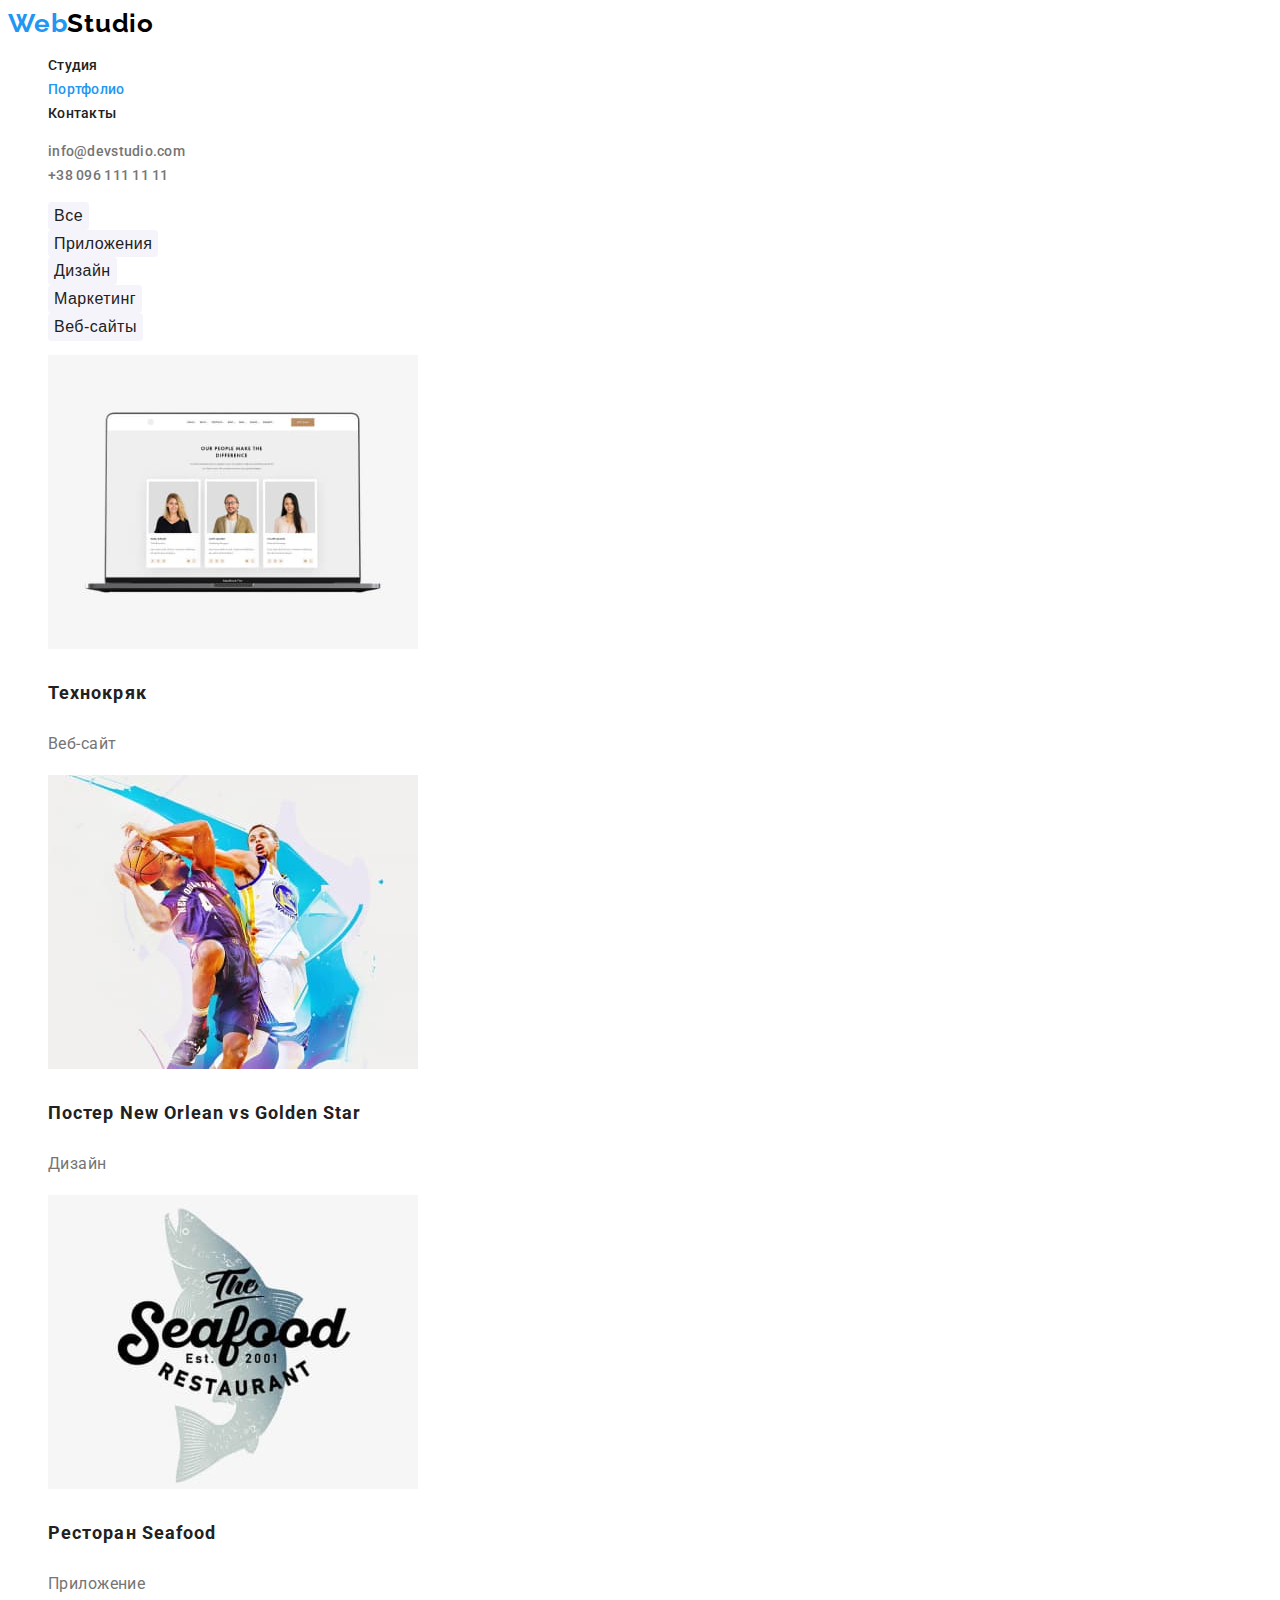
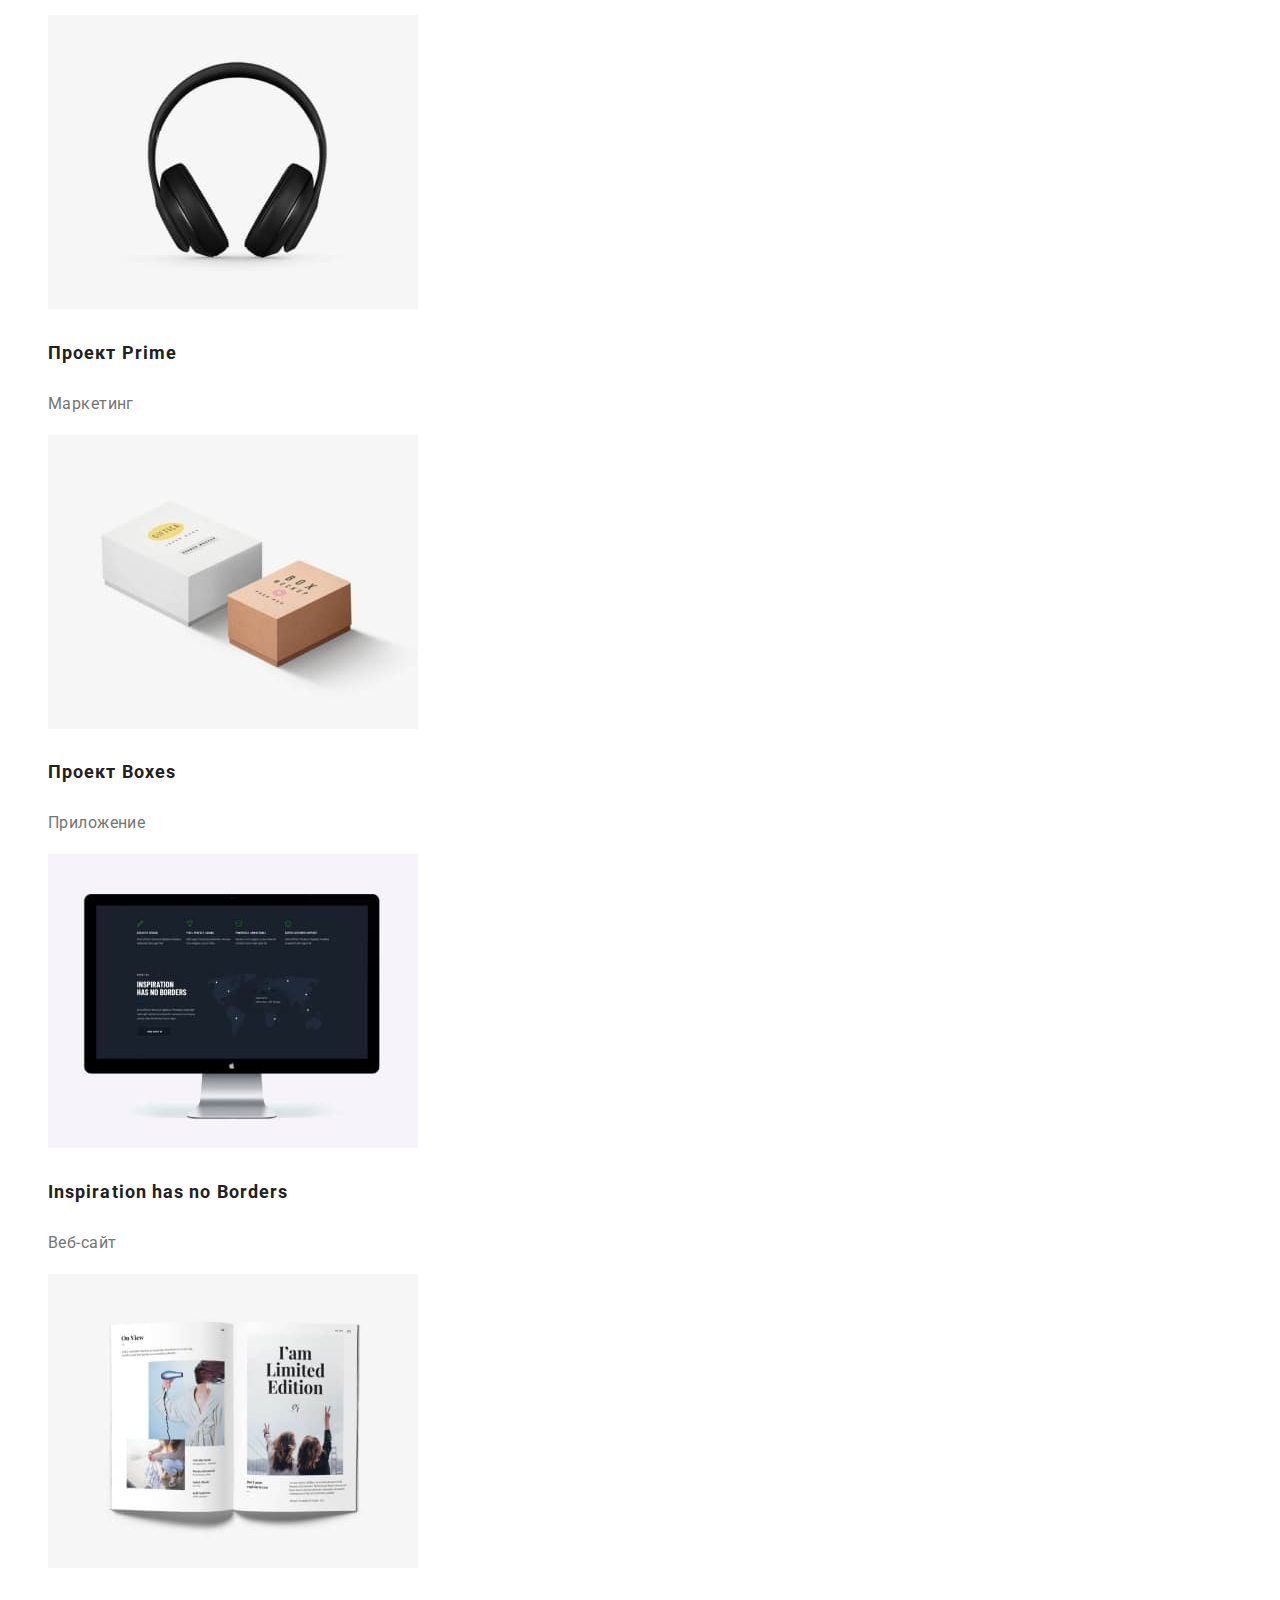
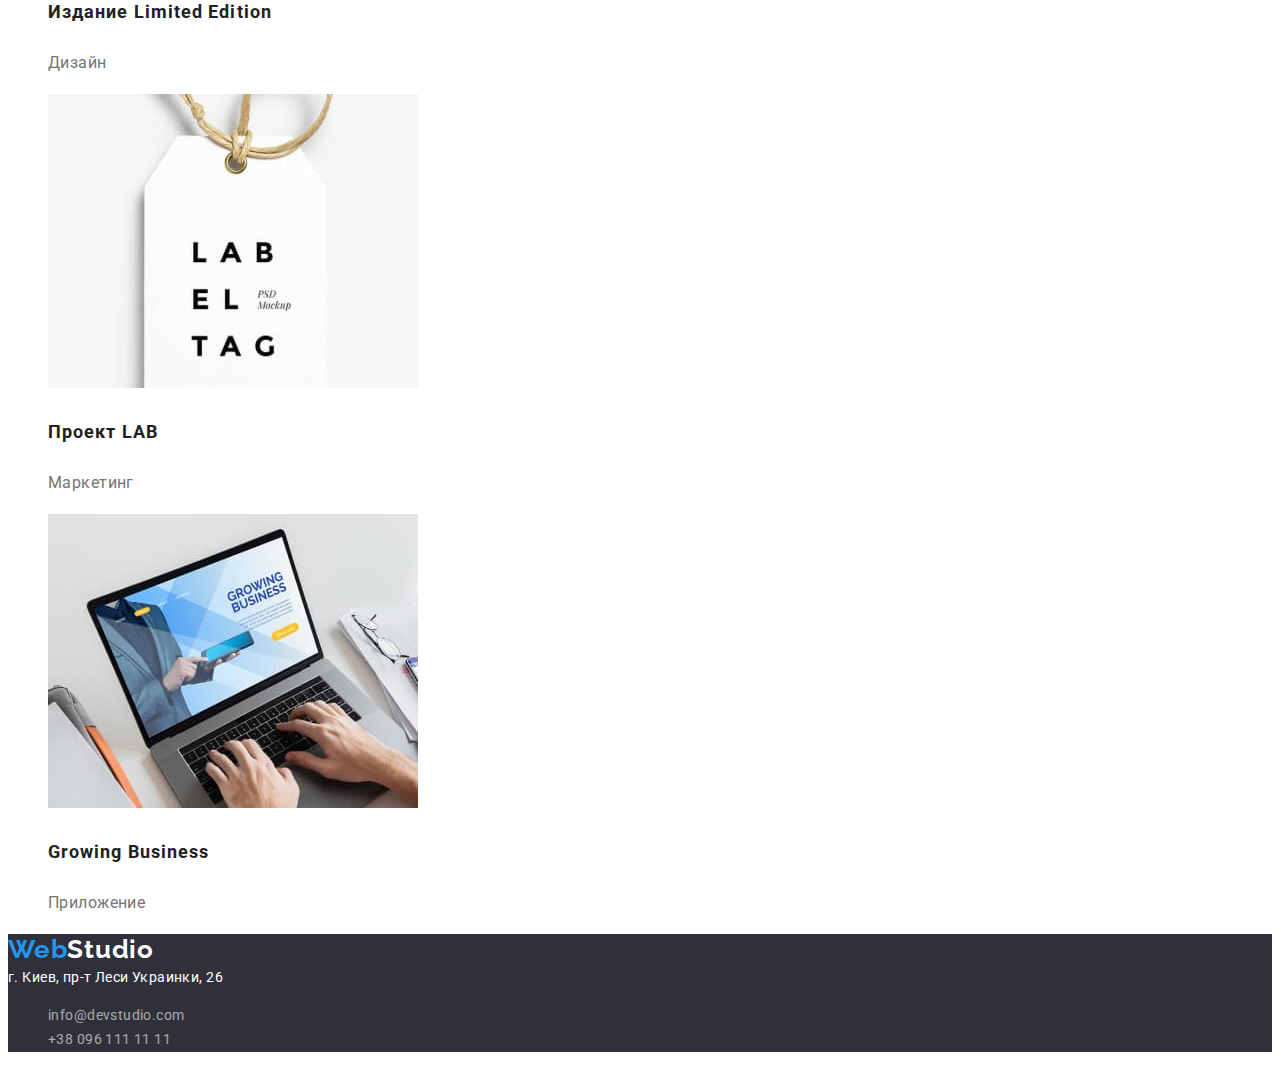
==== portfolio.html @ 4ccbf98a "добавлены файлы" ====
<!DOCTYPE html>
<html lang="ru">

<head>
  <meta charset="UTF-8">
  <meta http-equiv="X-UA-Compatible" content="IE=edge">
  <meta name="viewport" content="width=device-width, initial-scale=1.0">
  <link rel="preconnect" href="https://fonts.gstatic.com">
  <link rel="preconnect" href="https://fonts.gstatic.com">
  <link href="https://fonts.googleapis.com/css2?family=Raleway:wght@700&family=Roboto:wght@400;500;700;900&display=swap"
    rel="stylesheet">
  <link rel="stylesheet" href="https://cdnjs.cloudflare.com/ajax/libs/modern-normalize/1.0.0/modern-normalize.min.css"
    integrity="sha512-ISS7cAi1PEhQ8jnbJpJZMd29NlhNj4AWYyLOSp2CE/CsHxTCu+r+t0D2yoJudVrd0/8fTVPUVDzY5Tvli75u/g=="
    crossorigin="anonymous" />
  <title>Portfolio</title>
  <link rel="stylesheet" href="./css/styles.css">
</head>

<body>
  <header>
    <nav>
      <a class="logo" href="./index.html"><span class="logo-header">Web</span>Studio</a>
      <ul class="site-nav list">
        <li><a class="link" href="./index.html">Студия</a></li>
        <li><a class="link current" href="./portfolio.html">Портфолио</a></li>
        <li><a class="link" href="">Контакты</a></li>
      </ul>
    </nav>
    <ul class="auth-nav list">
      <li><a class="link" href="mailto:info@devstudio.com">info@devstudio.com</a></li>
      <li><a class="link" href="tel:+380961111111">+38 096 111 11 11</a></li>
    </ul>
  </header>

  <main>
    <h1 class="visually-hidden">Портфолио</h1>
    <!-- фильтр -->
    <section>
      <h2 class="section-title visually-hidden">Фильтр</h2>
      <ul class="list">
        <li><button class="button-portfolio" type="button">Все</button></li>
        <li><button class="button-portfolio" type="button">Приложения</button></li>
        <li><button class="button-portfolio" type="button">Дизайн</button></li>
        <li><button class="button-portfolio" type="button">Маркетинг</button></li>
        <li><button class="button-portfolio" type="button">Веб-сайты</button></li>
      </ul>
      <h2 class="section-title visually-hidden">Галерея проектов</h2>
      <ul class="list">
        <li>
          <a class="link" href="">
            <img src="./images/img2-1.jpg" alt="Веб-сайт" width="370">
            <h3 class="title-card">Технокряк</h3>
            <p class="text-card">Веб-сайт</p>
          </a>
        </li>
        <li>
          <a class="link" href="">
            <img src="./images/img2-2.jpg" alt="Дизайн" width="370">
            <h3 class="title-card">Постер New Orlean vs Golden Star</h3>
            <p class="text-card">Дизайн</p>
          </a>
        </li>
        <li>
          <a class="link" href="">
            <img src="./images/img2-3.jpg" alt="Морепродукты" width="370">
            <h3 class="title-card">Ресторан Seafood</h3>
            <p class="text-card">Приложение</p>
          </a>
        </li>
        <li>
          <a class="link" href="">
            <img src="./images/img2-4.jpg" alt="Наушники" width="370">
            <h3 class="title-card">Проект Prime</h3>
            <p class="text-card">Маркетинг</p>
          </a>
        </li>
        <li>
          <a class="link" href="">
            <img src="./images/img2-5.jpg" alt="Коробки" width="370">
            <h3 class="title-card">Проект Boxes</h3>
            <p class="text-card">Приложение</p>
          </a>
        </li>
        <li>
          <a class="link" href="">
            <img src="./images/img2-6.jpg" alt="Веб-сайт" width="370">
            <h3 class="title-card" lang="en">Inspiration has no Borders</h3>
            <p class="text-card">Веб-сайт</p>
          </a>
        </li>
        <li>
          <a class="link" href="">
            <img src="./images/img2-7.jpg" alt="Дизайн" width="370">
            <h3 class="title-card">Издание Limited Edition</h3>
            <p class="text-card">Дизайн</p>
          </a>
        </li>
        <li>
          <a class="link" href="">
            <img src="./images/img2-8.jpg" alt="Реклама" width="370">
            <h3 class="title-card">Проект LAB</h3>
            <p class="text-card">Маркетинг</p>
          </a>
        </li>
        <li>
          <a class="link" href="">
            <img src="./images/img2-9.jpg" alt="Приложение" width="370">
            <h3 class="title-card" lang="en">Growing Business</h3>
            <p class="text-card">Приложение</p>
          </a>
        </li>
      </ul>
    </section>
  </main>

  <!-- Подвал -->
  <footer>
    <div class="conteiner">
      <a class="logo" href="./index.html"><span class="logo-header">Web</span><span
          class="logo-footer">Studio</span></a>
      <address class="contacts">г. Киев, пр-т Леси Украинки, 26
        <ul class="auth-nav list">
          <li><a class="link" href="mailto:info@devstudio.com">info@devstudio.com</a></li>
          <li><a class="link" href="tel:+380961111111">+38 096 111 11 11</a></li>
        </ul>
      </address>
    </div>
  </footer>
</body>

</html>
---- css/styles.css ----
:root {
  --main-color: #ffffff;
  --conteiner-bg-color: #2f303a;
  --secondary-background-color: #f5f4fa;
  --accent-color: #2196f3;
  --main-text-color: #757575;
  --title-color: #212121;
  --logo-color: #000000;
  --button-bg-color: #188ce8;
}

body {
  /* font-family: 'Raleway', sans-serif; */
  font-family: 'Roboto', sans-serif;
  font-style: normal;
  font-weight: normal;
  font-size: 14px;
  line-height: 1.71;
  color: var(--main-text-color);
  letter-spacing: 0.03em;
  background-color: var(--main-color);
}
/* скрытие текста */
.visually-hidden {
  position: absolute !important;
  clip: rect(1px 1px 1px 1px);
  clip: rect(1px, 1px, 1px, 1px);
  padding: 0 !important;
  border: 0 !important;
  height: 1px !important;
  width: 1px !important;
  overflow: hidden;
}

.list {
  list-style: none;
}

.link {
  text-decoration: none;
  color: var(--main-text-color);
}
/* логотип */

.logo {
  text-decoration: none;
  font-family: Raleway, sans-serif;
  font-weight: 700;
  font-size: 26px;
  line-height: 1.19;
  letter-spacing: 0.03em;
  color: var(--logo-color);
}

.logo-header {
  color: var(--accent-color);
}

/* навигация сайта */

.site-nav .link {
  text-decoration: none;
  color: var(--title-color);
  font-weight: 500;
  font-size: 14px;
  line-height: 1.14;
  letter-spacing: 0.02em;
}
.auth-nav .link {
  font-weight: 500;
  font-size: 14px;
  line-height: 1.14;
  letter-spacing: 0.02em;
  color: var(--main-text-color);
}

.link.current {
  color: var(--accent-color);
}

.site-nav .link:hover,
.site-nav .link:focus,
.auth-nav .link:hover,
.auth-nav .link:focus {
  color: var(--accent-color);
}

/* баннер Герой */

.hero-title {
  font-family: Roboto, sans-serif;
  font-weight: 900;
  font-size: 44px;
  line-height: 1.36;
  text-align: center;
  letter-spacing: 0.06em;
  text-transform: uppercase;
  color: var(--main-color);
}

.conteiner {
  background-color: var(--conteiner-bg-color);
}

.button {
  font-weight: 700;
  font-size: 16px;
  line-height: 1.88;
  align-items: center;
  text-align: center;
  letter-spacing: 0.06em;
  color: var(--main-color);
  background-color: var(--accent-color);
  box-shadow: 0px 4px 4px rgba(0, 0, 0, 0.15);
  border-radius: 4px;
  cursor: pointer;
}

.button:hover,
.bottom:focus {
  background-color: var(--button-bg-color);
}

/* Особенности студии */
.section-title {
  font-weight: 700;
  font-size: 36px;
  line-height: 1.17;
  text-align: center;
  color: var(--title-color);
}

.list-item {
  font-weight: 700;
  font-size: 14px;
  line-height: 1.14;
  text-transform: uppercase;
  color: var(--title-color);
}
/* Наша команда */
.tiam {
  font-weight: 500;
  font-size: 16px;
  line-height: 1.19;
  text-transform: none;
}

.container-tiam {
  background-color: var(--secondary-background-color);
}
.profession {
  font-size: 16px;
  line-height: 1.19;
  color: var(--main-text-color);
}

.logo-footer {
  color: var(--main-color);
}

.contacts {
  font-style: normal;
  color: var(--main-color);
}

.contacts .link {
  font-family: Roboto;
  font-style: normal;
  font-weight: 400;
  font-size: 14px;
  line-height: 1.71;
  letter-spacing: 0.03em;
  color: rgba(255, 255, 255, 0.6);
}
/*------------ portfolio page------------- */

.button-portfolio {
  font-weight: 500;
  font-size: 16px;
  line-height: 1.62;
  text-align: center;
  letter-spacing: 0.03em;
  color: var(--title-color);
  border: none;
  cursor: pointer;
  background-color: var(--secondary-background-color);
  border-radius: 4px;
}

.button-portfolio.current,
.button-portfolio:hover,
.button-portfolio:focus {
  background-color: var(--accent-color);
  color: var(--main-color);
}

.link .title-card {
  font-weight: 700;
  font-size: 18px;
  line-height: 2;
  letter-spacing: 0.06em;
  color: var(--title-color);
  text-transform: none;
}
.text-card {
  font-size: 16px;
  line-height: 1.87;
  color: var(--main-text-color);
}
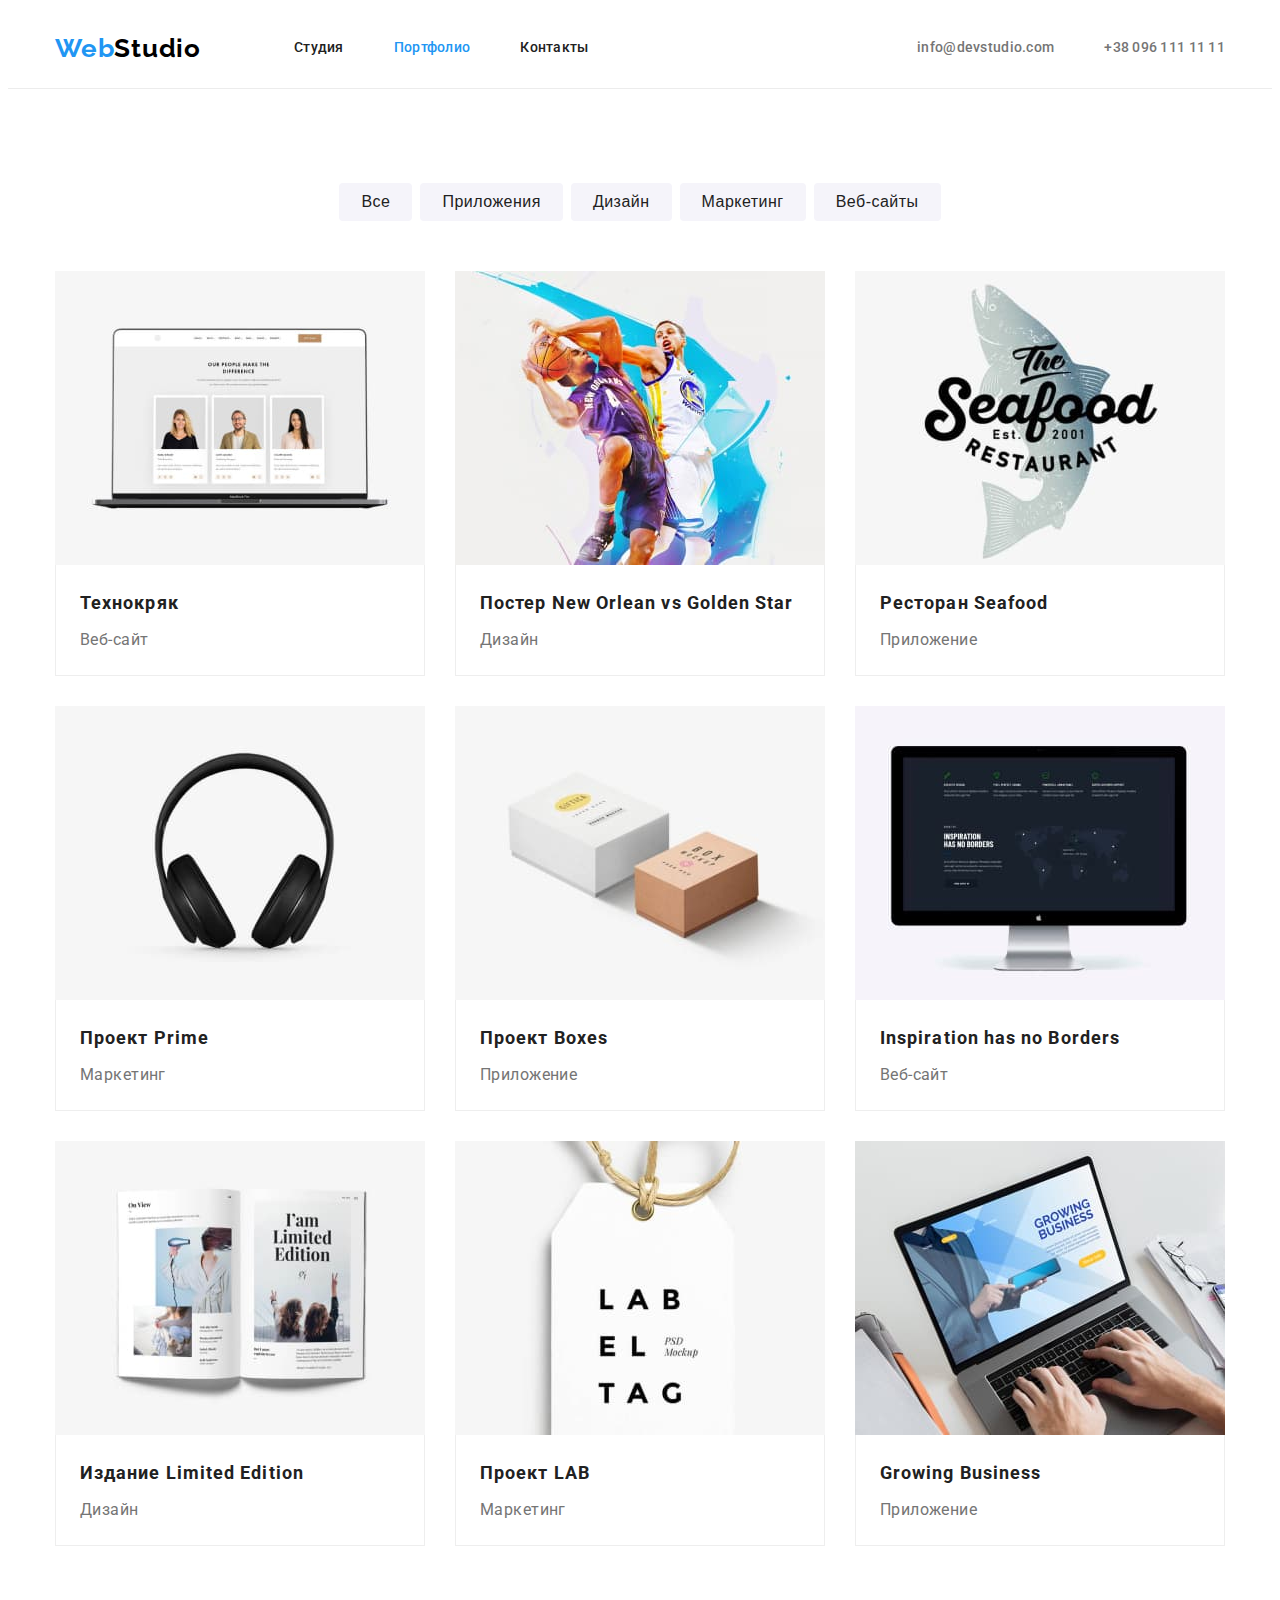
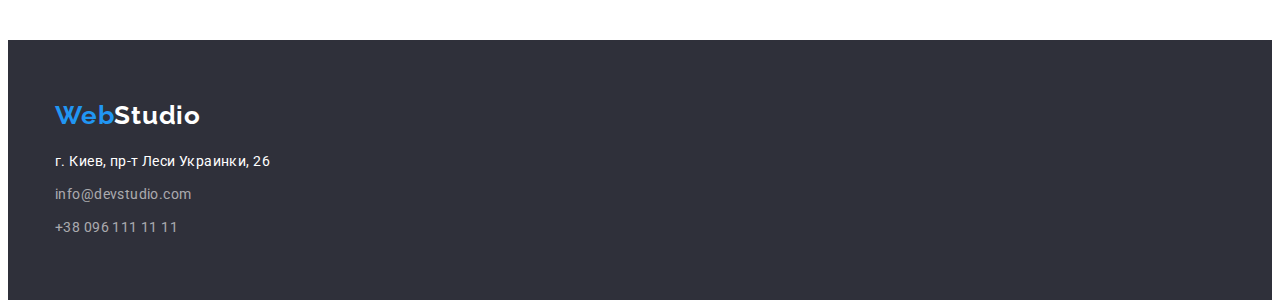
==== commit 9a35a7ad: "страница портфолио" ====
--- a/portfolio.html
+++ b/portfolio.html
@@ -18,111 +18,168 @@
 
 <body>
   <header>
-    <nav>
-      <a class="logo" href="./index.html"><span class="logo-header">Web</span>Studio</a>
-      <ul class="site-nav list">
-        <li><a class="link" href="./index.html">Студия</a></li>
-        <li><a class="link current" href="./portfolio.html">Портфолио</a></li>
-        <li><a class="link" href="">Контакты</a></li>
-      </ul>
+    <nav class="page-header">
+      <div class="container main-nav">
+        <a class="logo" href="./index.html"><span class="logo-header">Web</span>Studio</a>
+
+        <ul class="site-nav list">
+          <li class="item"><a class="link" href="./index.html">Студия</a></li>
+          <li class="item"><a class="link  current" href="./portfolio.html">Портфолио</a></li>
+          <li class="item"><a class="link" href="">Контакты</a></li>
+        </ul>
+
+        <ul class="auth-nav list">
+          <li class="item"><a class="link" href="mailto:info@devstudio.com">info@devstudio.com</a></li>
+          <li class="item"><a class="link" href="tel:+380961111111">+38 096 111 11 11</a></li>
+        </ul>
+      </div>
     </nav>
-    <ul class="auth-nav list">
-      <li><a class="link" href="mailto:info@devstudio.com">info@devstudio.com</a></li>
-      <li><a class="link" href="tel:+380961111111">+38 096 111 11 11</a></li>
-    </ul>
   </header>
 
   <main>
     <h1 class="visually-hidden">Портфолио</h1>
     <!-- фильтр -->
-    <section>
-      <h2 class="section-title visually-hidden">Фильтр</h2>
-      <ul class="list">
-        <li><button class="button-portfolio" type="button">Все</button></li>
-        <li><button class="button-portfolio" type="button">Приложения</button></li>
-        <li><button class="button-portfolio" type="button">Дизайн</button></li>
-        <li><button class="button-portfolio" type="button">Маркетинг</button></li>
-        <li><button class="button-portfolio" type="button">Веб-сайты</button></li>
-      </ul>
-      <h2 class="section-title visually-hidden">Галерея проектов</h2>
-      <ul class="list">
-        <li>
-          <a class="link" href="">
-            <img src="./images/img2-1.jpg" alt="Веб-сайт" width="370">
-            <h3 class="title-card">Технокряк</h3>
-            <p class="text-card">Веб-сайт</p>
-          </a>
-        </li>
-        <li>
-          <a class="link" href="">
-            <img src="./images/img2-2.jpg" alt="Дизайн" width="370">
-            <h3 class="title-card">Постер New Orlean vs Golden Star</h3>
-            <p class="text-card">Дизайн</p>
-          </a>
-        </li>
-        <li>
-          <a class="link" href="">
-            <img src="./images/img2-3.jpg" alt="Морепродукты" width="370">
-            <h3 class="title-card">Ресторан Seafood</h3>
-            <p class="text-card">Приложение</p>
-          </a>
-        </li>
-        <li>
-          <a class="link" href="">
-            <img src="./images/img2-4.jpg" alt="Наушники" width="370">
-            <h3 class="title-card">Проект Prime</h3>
-            <p class="text-card">Маркетинг</p>
-          </a>
-        </li>
-        <li>
-          <a class="link" href="">
-            <img src="./images/img2-5.jpg" alt="Коробки" width="370">
-            <h3 class="title-card">Проект Boxes</h3>
-            <p class="text-card">Приложение</p>
-          </a>
-        </li>
-        <li>
-          <a class="link" href="">
-            <img src="./images/img2-6.jpg" alt="Веб-сайт" width="370">
-            <h3 class="title-card" lang="en">Inspiration has no Borders</h3>
-            <p class="text-card">Веб-сайт</p>
-          </a>
-        </li>
-        <li>
-          <a class="link" href="">
-            <img src="./images/img2-7.jpg" alt="Дизайн" width="370">
-            <h3 class="title-card">Издание Limited Edition</h3>
-            <p class="text-card">Дизайн</p>
-          </a>
-        </li>
-        <li>
-          <a class="link" href="">
-            <img src="./images/img2-8.jpg" alt="Реклама" width="370">
-            <h3 class="title-card">Проект LAB</h3>
-            <p class="text-card">Маркетинг</p>
-          </a>
-        </li>
-        <li>
-          <a class="link" href="">
-            <img src="./images/img2-9.jpg" alt="Приложение" width="370">
-            <h3 class="title-card" lang="en">Growing Business</h3>
-            <p class="text-card">Приложение</p>
-          </a>
-        </li>
-      </ul>
+    <section class="section">
+      <div class="container">
+
+        <h2 class="section-title visually-hidden">Фильтр</h2>
+        <div class="btn">
+          <ul class="list">
+            <li class="item"><button class="button-portfolio" type="button">Все</button></li>
+            <li class="item"><button class="button-portfolio" type="button">Приложения</button></li>
+            <li class="item"><button class="button-portfolio" type="button">Дизайн</button></li>
+            <li class="item"><button class="button-portfolio" type="button">Маркетинг</button></li>
+            <li class="item"><button class="button-portfolio" type="button">Веб-сайты</button></li>
+          </ul>
+        </div>
+
+        <h2 class="section-title visually-hidden">Галерея проектов</h2>
+
+        <ul class="list card-set">
+          <li class="item-card-set">
+            <a class="link" href="">
+              <div class="link-img">
+                <img src="./images/img2-1.jpg" alt="Веб-сайт" width="370">
+              </div>
+              <div class="link-content">
+                <h3 class="title-card">Технокряк</h3>
+                <p class="text-card">Веб-сайт</p>
+              </div>
+            </a>
+          </li>
+
+          <li class="item-card-set">
+            <a class="link" href="">
+              <div class="link-img">
+                <img src="./images/img2-2.jpg" alt="Дизайн" width="370">
+              </div>
+              <div class="link-content">
+                <h3 class="title-card">Постер New Orlean vs Golden Star</h3>
+                <p class="text-card">Дизайн</p>
+              </div>
+            </a>
+          </li>
+
+          <li class="item-card-set">
+            <a class="link" href="">
+              <div class="link-img">
+                <img src="./images/img2-3.jpg" alt="Морепродукты" width="370">
+              </div>
+              <div class="link-content">
+                <h3 class="title-card">Ресторан Seafood</h3>
+                <p class="text-card">Приложение</p>
+              </div>
+            </a>
+          </li>
+
+          <li class="item-card-set">
+            <a class="link" href="">
+              <div class="link-img">
+                <img src="./images/img2-4.jpg" alt="Наушники" width="370">
+              </div>
+              <div class="link-content">
+                <h3 class="title-card">Проект Prime</h3>
+                <p class="text-card">Маркетинг</p>
+              </div>
+            </a>
+          </li>
+
+          <li class="item-card-set">
+            <a class="link" href="">
+              <div class="link-img">
+                <img src="./images/img2-5.jpg" alt="Коробки" width="370">
+              </div>
+              <div class="link-content">
+                <h3 class="title-card">Проект Boxes</h3>
+                <p class="text-card">Приложение</p>
+              </div>
+            </a>
+          </li>
+
+          <li class="item-card-set">
+            <a class="link" href="">
+              <div class="link-img">
+                <img src="./images/img2-6.jpg" alt="Веб-сайт" width="370">
+              </div>
+              <div class="link-content">
+                <h3 class="title-card" lang="en">Inspiration has no Borders</h3>
+                <p class="text-card">Веб-сайт</p>
+              </div>
+            </a>
+          </li>
+
+          <li class="item-card-set">
+            <a class="link" href="">
+              <div class="link-img">
+                <img src="./images/img2-7.jpg" alt="Дизайн" width="370">
+              </div>
+              <div class="link-content">
+                <h3 class="title-card">Издание Limited Edition</h3>
+                <p class="text-card">Дизайн</p>
+              </div>
+            </a>
+          </li>
+
+          <li class="item-card-set">
+            <a class="link" href="">
+              <div class="link-img">
+                <img src="./images/img2-8.jpg" alt="Реклама" width="370">
+              </div>
+              <div class="link-content">
+                <h3 class="title-card">Проект LAB</h3>
+                <p class="text-card">Маркетинг</p>
+              </div>
+            </a>
+          </li>
+
+          <li class="item-card-set">
+            <a class="link" href="">
+              <div class="link-img">
+                <img src="./images/img2-9.jpg" alt="Приложение" width="370">
+              </div>
+              <div class="link-content">
+                <h3 class="title-card" lang="en">Growing Business</h3>
+                <p class="text-card">Приложение</p>
+              </div>
+            </a>
+          </li>
+        </ul>
+      </div>
     </section>
   </main>
 
   <!-- Подвал -->
-  <footer>
-    <div class="conteiner">
+  <footer class="section footer">
+    <div class="container">
       <a class="logo" href="./index.html"><span class="logo-header">Web</span><span
           class="logo-footer">Studio</span></a>
       <address class="contacts">г. Киев, пр-т Леси Украинки, 26
+
         <ul class="auth-nav list">
-          <li><a class="link" href="mailto:info@devstudio.com">info@devstudio.com</a></li>
-          <li><a class="link" href="tel:+380961111111">+38 096 111 11 11</a></li>
+          <li class="auth-nav-item"><a class="link" href="mailto:info@devstudio.com">info@devstudio.com</a></li>
+          <li class="auth-nav-item"><a class="link" href="tel:+380961111111">+38 096 111 11 11</a></li>
         </ul>
+
       </address>
     </div>
   </footer>
--- a/css/styles.css
+++ b/css/styles.css
@@ -1,12 +1,24 @@
 :root {
   --main-color: #ffffff;
-  --conteiner-bg-color: #2f303a;
+  --container-bg-color: #2f303a;
   --secondary-background-color: #f5f4fa;
   --accent-color: #2196f3;
   --main-text-color: #757575;
   --title-color: #212121;
   --logo-color: #000000;
   --button-bg-color: #188ce8;
+  --border-bottom-header: #ececec;
+  --border-item-card-set: #eeeeee;
+}
+
+html {
+  box-sizing: border-box;
+}
+
+*,
+*::after,
+*::before {
+  box-sizing: inherit;
 }
 
 body {
@@ -20,7 +32,8 @@
   letter-spacing: 0.03em;
   background-color: var(--main-color);
 }
-/* скрытие текста */
+/* --------скрытие текста---------- */
+
 .visually-hidden {
   position: absolute !important;
   clip: rect(1px 1px 1px 1px);
@@ -32,17 +45,59 @@
   overflow: hidden;
 }
 
+/*-----------уттилиты----------- */
+
 .list {
+  margin: 0px;
+  padding: 0px;
   list-style: none;
+}
+
+h1,
+h2,
+h3,
+h4,
+h5,
+h6,
+p {
+  margin-top: 0;
+  margin-bottom: 0;
+}
+
+img {
+  display: block;
+  max-width: 100%;
+  height: auto;
 }
 
 .link {
   text-decoration: none;
   color: var(--main-text-color);
 }
-/* логотип */
+.page-header {
+  display: flex;
+  align-items: center;
+  border-bottom: 1px solid var(--border-bottom-header);
+}
+
+.container {
+  width: 1200px;
+  padding-right: 15px;
+  padding-left: 15px;
+  margin-right: auto;
+  margin-left: auto;
+}
+
+.page-header .container {
+  display: flex;
+  align-items: center;
+}
+
+/*--------------логотип------------ */
 
 .logo {
+  display: block;
+
   text-decoration: none;
   font-family: Raleway, sans-serif;
   font-weight: 700;
@@ -56,9 +111,26 @@
   color: var(--accent-color);
 }
 
-/* навигация сайта */
+/*--------- навигация сайта---------- */
+
+.page-header .item {
+  padding-top: 32px;
+  padding-bottom: 32px;
+}
+.site-nav {
+  display: flex;
+  margin-top: 0px;
+  margin-bottom: 0px;
+  margin-left: 93px;
+}
+
+.site-nav .item:not(:last-child) {
+  margin-right: 50px;
+}
 
 .site-nav .link {
+  display: block;
+
   text-decoration: none;
   color: var(--title-color);
   font-weight: 500;
@@ -66,7 +138,17 @@
   line-height: 1.14;
   letter-spacing: 0.02em;
 }
+
+.auth-nav {
+  display: flex;
+  margin-left: auto;
+  margin-top: 0px;
+  margin-bottom: 0px;
+}
+
 .auth-nav .link {
+  display: block;
+
   font-weight: 500;
   font-size: 14px;
   line-height: 1.14;
@@ -74,6 +156,10 @@
   color: var(--main-text-color);
 }
 
+.auth-nav .item + .item {
+  margin-left: 50px;
+}
+
 .link.current {
   color: var(--accent-color);
 }
@@ -85,9 +171,19 @@
   color: var(--accent-color);
 }
 
-/* баннер Герой */
-
+/* ---------баннер Герой---------- */
+
+.hero {
+  /* height: 600px; */
+  min-height: 100vh;
+  text-align: center;
+}
 .hero-title {
+  margin-bottom: 30px;
+  margin: auto;
+  padding-top: 200px;
+  width: 696px;
+
   font-family: Roboto, sans-serif;
   font-weight: 900;
   font-size: 44px;
@@ -97,12 +193,20 @@
   text-transform: uppercase;
   color: var(--main-color);
 }
-
-.conteiner {
-  background-color: var(--conteiner-bg-color);
+.section {
+  padding-top: 94px;
+  padding-bottom: 94px;
+}
+
+.section.hero,
+.section.footer {
+  background-color: var(--container-bg-color);
 }
 
 .button {
+  margin-top: 30px;
+  margin-bottom: 200px;
+
   font-weight: 700;
   font-size: 16px;
   line-height: 1.88;
@@ -113,6 +217,7 @@
   background-color: var(--accent-color);
   box-shadow: 0px 4px 4px rgba(0, 0, 0, 0.15);
   border-radius: 4px;
+  border: none;
   cursor: pointer;
 }
 
@@ -121,7 +226,8 @@
   background-color: var(--button-bg-color);
 }
 
-/* Особенности студии */
+/*--------- Особенности студии--------- */
+
 .section-title {
   font-weight: 700;
   font-size: 36px;
@@ -130,14 +236,69 @@
   color: var(--title-color);
 }
 
+.features .list {
+  display: flex;
+}
+
+.features-list-item {
+  width: 270px;
+}
+
+.features-list-item:not(:last-child) {
+  margin-right: 30px;
+}
+
 .list-item {
+  padding-bottom: 10px;
+
   font-weight: 700;
   font-size: 14px;
   line-height: 1.14;
   text-transform: uppercase;
   color: var(--title-color);
 }
-/* Наша команда */
+
+/*-------- Чем мы занимаемся-------- */
+
+.work {
+  display: flex;
+}
+
+.list-img:not(:last-child) {
+  margin-right: 30px;
+}
+
+.container > .section-title {
+  margin-bottom: 50px;
+}
+
+/*--------- Наша командa----------- */
+
+.members {
+  display: flex;
+}
+
+.card-members {
+  max-width: 270px;
+  max-height: 368px;
+  padding-bottom: 30px;
+  background-color: var(--main-color);
+  box-shadow: 0px 1px 3px rgba(0, 0, 0, 0.12), 0px 1px 1px rgba(0, 0, 0, 0.14), 0px 2px 1px rgba(0, 0, 0, 0.2);
+  border-radius: 0px 0px 4px 4px;
+}
+
+.card-members:not(:last-child) {
+  margin-right: 30px;
+}
+
+.card-img {
+  padding-bottom: 30px;
+}
+
+.card-text {
+  text-align: center;
+}
+
 .tiam {
   font-weight: 500;
   font-size: 16px;
@@ -174,7 +335,17 @@
 }
 /*------------ portfolio page------------- */
 
+.btn .list {
+  display: flex;
+  justify-content: center;
+}
+.btn {
+  margin-bottom: 50px;
+}
+
 .button-portfolio {
+  padding: 6px 22px;
+
   font-weight: 500;
   font-size: 16px;
   line-height: 1.62;
@@ -186,12 +357,36 @@
   background-color: var(--secondary-background-color);
   border-radius: 4px;
 }
+.btn .item:not(:last-child) {
+  margin-right: 8px;
+}
 
 .button-portfolio.current,
 .button-portfolio:hover,
 .button-portfolio:focus {
   background-color: var(--accent-color);
   color: var(--main-color);
+}
+
+ul.card-set {
+  display: flex;
+  flex-wrap: wrap;
+  margin-left: -30px;
+  margin-top: -30px;
+}
+.item-card-set {
+  margin-left: 30px;
+  margin-top: 30px;
+  flex-basis: calc((100% - 90px) / 3);
+}
+
+.link-content {
+  padding: 20px 24px;
+
+  background: var(--main-color);
+  border-right: 1px solid var(--border-item-card-set);
+  border-bottom: 1px solid var(--border-item-card-set);
+  border-left: 1px solid var(--border-item-card-set);
 }
 
 .link .title-card {
@@ -202,8 +397,33 @@
   color: var(--title-color);
   text-transform: none;
 }
+
+.title-card {
+  margin-bottom: 4px;
+}
 .text-card {
   font-size: 16px;
   line-height: 1.87;
   color: var(--main-text-color);
 }
+
+/*---------------- footer--------------- */
+
+.section.footer {
+  padding-top: 60px;
+  padding-bottom: 60px;
+}
+
+.footer .logo {
+  margin-bottom: 20px;
+}
+
+.auth-nav-item {
+  margin-top: 9px;
+}
+
+.footer .auth-nav {
+  flex-direction: column;
+}
+
+/* ------страница портфоолио------------- */
